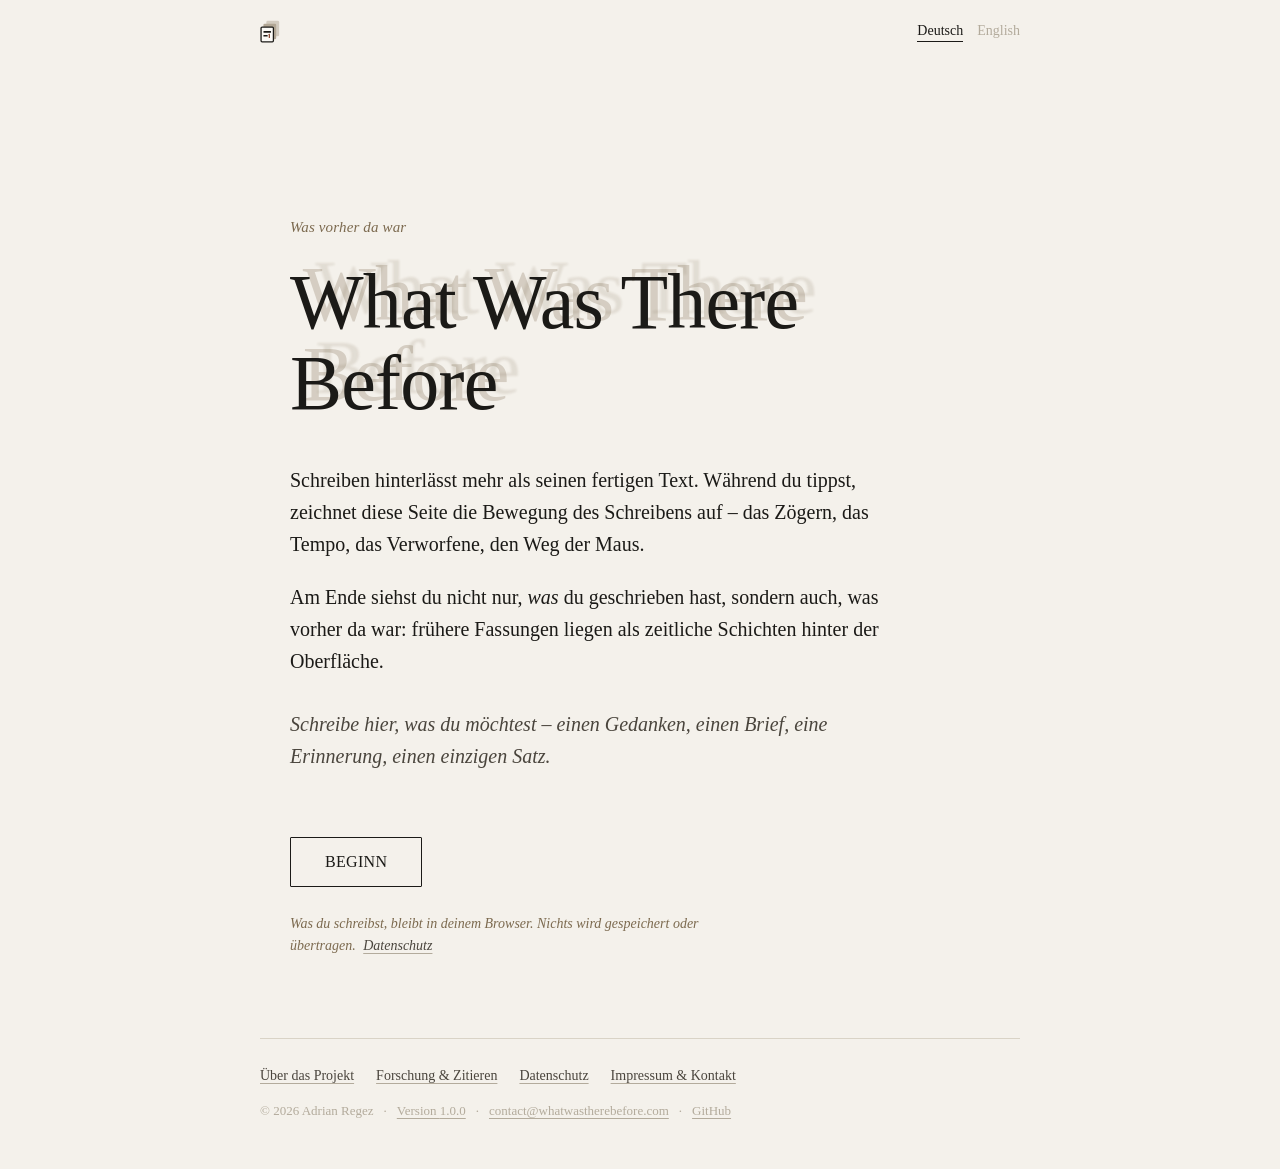
==== index.html @ 45470560 "Add files via upload" ====
<!DOCTYPE html>
<html lang="de">
<head>
  <meta charset="UTF-8" />
  <meta name="viewport" content="width=device-width, initial-scale=1.0" />
  <script>/* Sprache vor dem ersten Zeichnen setzen (verhindert Aufflackern) und
     kanonische Adresse je Sprache angeben (Deutsch und Englisch werden getrennt indexiert) */
    (function () {
      var en = /[?&]lang=en(&|$)/.test(location.search);
      if (en) document.documentElement.lang = "en";
      var l = document.createElement("link");
      l.rel = "canonical"; l.href = "https://whatwastherebefore.com/" + (en ? "?lang=en" : "");
      document.head.appendChild(l);
    })();</script>
  <title>What Was There Before – Was vorher da war</title>
  <meta name="description" content="Ein interaktives Kunstwerk, das den Schreibprozess als Palimpsest sichtbar macht: Tempo, Pausen, Streichungen, Ergänzungen und die Spur der Maus." />
  <meta name="author" content="Adrian Regez" />
  <meta name="robots" content="index, follow, max-image-preview:large" />
  <link rel="alternate" hreflang="de" href="https://whatwastherebefore.com/" />
  <link rel="alternate" hreflang="en" href="https://whatwastherebefore.com/?lang=en" />
  <link rel="alternate" hreflang="x-default" href="https://whatwastherebefore.com/" />

  <meta property="og:type" content="website" />
  <meta property="og:site_name" content="What Was There Before" />
  <meta property="og:title" content="What Was There Before – Was vorher da war" />
  <meta property="og:description" content="Ein interaktives Kunstwerk, das den Schreibprozess als Palimpsest sichtbar macht: Tempo, Pausen, Streichungen, Ergänzungen und die Spur der Maus." />
  <meta property="og:url" content="https://whatwastherebefore.com/" />
  <meta property="og:image" content="https://whatwastherebefore.com/og-image.png" />
  <meta property="og:image:width" content="1200" />
  <meta property="og:image:height" content="630" />
  <meta property="og:image:alt" content="What Was There Before – ein Palimpsest des Schreibens" />
  <meta property="og:locale" content="de_CH" />
  <meta property="og:locale:alternate" content="en_GB" />
  <meta name="twitter:card" content="summary_large_image" />

  <link rel="icon" href="favicon.svg" type="image/svg+xml" />
  <link rel="icon" href="favicon.ico" sizes="32x32" />
  <link rel="apple-touch-icon" href="apple-touch-icon.png" />
  <meta name="theme-color" content="#f4f1eb" />
  <link rel="stylesheet" href="style.css" />
</head>
<body data-page="home" data-stage="intro">

  <header class="site-head">
    <a class="brand" href="./" data-internal="./" data-i18n-aria="homeLabel" aria-label="What Was There Before – zum Werk">
      <svg class="brand-mark" viewBox="9 6 47 54" aria-hidden="true" focusable="false"><rect x="24" y="8" width="30" height="36" rx="3" fill="#d2cbbf"/><rect x="17" y="15" width="30" height="36" rx="3" fill="#b2a795"/><rect x="11.5" y="22.5" width="29" height="35" rx="2.5" fill="#fbfaf6" stroke="#1b1a17" stroke-width="3"/><rect x="17" y="32" width="18" height="4" rx="1" fill="#1b1a17"/><rect x="17" y="41" width="10" height="4" rx="1" fill="#1b1a17"/><rect x="29.5" y="38.5" width="3" height="10" rx="1" fill="#8f4a33"/></svg>
    </a>
    <div class="lang-switch" role="group" data-i18n-aria="langLabel" aria-label="Sprache">
      <button type="button" data-set-lang="de" lang="de" aria-pressed="true">Deutsch</button>
      <button type="button" data-set-lang="en" lang="en" aria-pressed="false">English</button>
    </div>
  </header>

  <main>

    <!-- ============ INTRO ============ -->
    <section id="intro">
      <p class="kicker">
        <span data-lang="de">Was vorher da war</span><span data-lang="en">A palimpsest of writing</span>
      </p>

      <h1 class="title" data-text="What Was There Before" lang="en">What Was There Before</h1>

      <div class="intro-copy">
        <div data-lang="de">
          <p>
            Schreiben hinterlässt mehr als seinen fertigen Text. Während du tippst,
            zeichnet diese Seite die Bewegung des Schreibens auf &ndash; das Zögern,
            das Tempo, das Verworfene, den Weg der Maus.
          </p>
          <p>
            Am Ende siehst du nicht nur, <em>was</em> du geschrieben hast, sondern auch,
            was vorher da war: frühere Fassungen liegen als zeitliche Schichten hinter
            der Oberfläche.
          </p>
          <p class="prompt">
            Schreibe hier, was du möchtest &ndash; einen Gedanken, einen Brief, eine
            Erinnerung, einen einzigen Satz.
          </p>
        </div>
        <div data-lang="en">
          <p>
            Writing leaves behind more than its finished text. While you type, this
            page records the movement of writing &ndash; the hesitation, the tempo,
            what you discard, the path of the mouse.
          </p>
          <p>
            In the end you see not only <em>what</em> you wrote, but also what was
            there before: earlier versions lie as layers of time behind the surface.
          </p>
          <p class="prompt">
            Write whatever you like &ndash; a thought, a letter, a memory, a single
            sentence.
          </p>
        </div>
      </div>

      <button id="startButton" class="btn btn-primary">
        <span data-lang="de">BEGINN</span><span data-lang="en">BEGIN</span>
      </button>

      <p class="privacy-note">
        <span data-lang="de">Was du schreibst, bleibt in deinem Browser. Nichts wird gespeichert oder übertragen.</span>
        <span data-lang="en">What you write stays in your browser. Nothing is stored or sent anywhere.</span>
        <a href="privacy.html" data-internal="privacy.html"><span data-lang="de">Datenschutz</span><span data-lang="en">Privacy</span></a>
      </p>
    </section>


    <!-- ============ SCHREIBEN ============ -->
    <section id="writingSection" class="hidden">
      <p class="write-hint">
        <span data-lang="de">Schreib einfach los. Kein Timer, kein Ziel.</span>
        <span data-lang="en">Just start writing. No timer, no goal.</span>
      </p>

      <textarea
        id="editor"
        spellcheck="false"
        autocomplete="off"
        autocorrect="off"
        autocapitalize="off"
        data-i18n-placeholder="placeholder"
        placeholder="Beginne zu schreiben …"></textarea>

      <div class="write-actions">
        <button id="finishButton" class="btn btn-primary">
          <span data-lang="de">FERTIG</span><span data-lang="en">DONE</span>
        </button>
      </div>
    </section>


    <!-- ============ ERGEBNIS ============ -->
    <section id="resultSection" class="hidden">

      <h2 class="section-head">
        <span data-lang="de">Der fertige Text</span><span data-lang="en">The finished text</span>
      </h2>
      <div id="finalText" class="sheet"></div>

      <h2 class="section-head section-head--spaced">
        <span data-lang="de">Die Spur des Schreibens</span><span data-lang="en">The trace of writing</span>
      </h2>
      <p class="caption">
        <span data-lang="de">Der fertige Text ist die Oberfläche. Die verworfenen Fassungen bilden seine zeitliche Tiefe.</span>
        <span data-lang="en">The finished text is the surface. The discarded versions form its temporal depth.</span>
      </p>

      <div class="viewmode" role="tablist" data-i18n-aria="viewmodeLabel" aria-label="Ansicht">
        <button id="modeFlat" class="mode-btn is-active" type="button">
          <span data-lang="de">Komposition</span><span data-lang="en">Composition</span>
        </button>
        <button id="modeSpace" class="mode-btn" type="button">
          <span data-lang="de">Raum erkunden</span><span data-lang="en">Explore the space</span>
        </button>
      </div>

      <div id="visualization" class="viz"></div>

      <div class="controls">
        <div class="control">
          <label for="depthRange"><span data-lang="de">Tiefe</span><span data-lang="en">Depth</span></label>
          <input type="range" id="depthRange" min="0.3" max="1.8" step="0.05" value="1" />
        </div>
        <div class="control">
          <label for="fadeRange"><span data-lang="de">Verblassen</span><span data-lang="en">Fading</span></label>
          <input type="range" id="fadeRange" min="0" max="100" step="1" value="40" />
        </div>
        <label class="check">
          <input type="checkbox" id="showDeleted" checked />
          <span data-lang="de">Verworfene Ebenen</span><span data-lang="en">Discarded layers</span>
        </label>
        <label class="check">
          <input type="checkbox" id="showLegend" checked />
          <span data-lang="de">Achsen · Legende</span><span data-lang="en">Axes · legend</span>
        </label>
        <label class="check">
          <input type="checkbox" id="showMouse" checked />
          <span data-lang="de">Mausspur</span><span data-lang="en">Mouse trail</span>
        </label>
      </div>

      <div class="export" id="exportRow">
        <span class="export-label"><span data-lang="de">Exportieren</span><span data-lang="en">Export</span></span>
        <button id="exportPng" class="btn">PNG</button>
        <button id="exportJpg" class="btn">JPG</button>
        <button id="exportSvg" class="btn">SVG</button>
      </div>

      <div id="controls3d" class="controls3d hidden">
        <div class="views">
          <span class="views-label"><span data-lang="de">Blickwinkel</span><span data-lang="en">Viewpoint</span></span>
          <button class="btn view-btn" type="button" data-view="front"><span data-lang="de">Vorne</span><span data-lang="en">Front</span></button>
          <button class="btn view-btn" type="button" data-view="iso"><span data-lang="de">Schräg</span><span data-lang="en">Oblique</span></button>
          <button class="btn view-btn" type="button" data-view="side"><span data-lang="de">Seite</span><span data-lang="en">Side</span></button>
          <button class="btn view-btn" type="button" data-view="top"><span data-lang="de">Oben</span><span data-lang="en">Top</span></button>
          <button class="btn view-btn" type="button" data-view="reset"><span data-lang="de">Zurücksetzen</span><span data-lang="en">Reset</span></button>
        </div>
        <p class="nav-hint">
          <span data-lang="de">Ziehen: drehen &middot; Mausrad/Pinch: zoomen &middot;
          Umschalt&#8202;+&#8202;Ziehen (oder zwei Finger): verschieben &middot;
          Doppelklick: zurücksetzen</span>
          <span data-lang="en">Drag: rotate &middot; scroll wheel/pinch: zoom &middot;
          Shift&#8202;+&#8202;drag (or two fingers): pan &middot;
          double-click: reset</span>
        </p>
        <div class="snapshot">
          <span class="snapshot-label"><span data-lang="de">Aus dieser Ansicht sichern</span><span data-lang="en">Save this view</span></span>
          <button id="snapSvg" class="btn">SVG</button>
          <button id="snapPng" class="btn">PNG</button>
          <button id="snapJpg" class="btn">JPG</button>
        </div>
      </div>

      <p class="export-note">
        <span data-lang="de">Exportiere dein Bild, bevor du neu startest oder die Seite schliesst &ndash; danach ist alles gelöscht.</span>
        <span data-lang="en">Export your image before you start over or close the page &ndash; afterwards everything is gone.</span>
      </p>

      <div class="restart">
        <button id="restartButton" class="btn btn-quiet">
          <span data-lang="de">NEU STARTEN</span><span data-lang="en">START OVER</span>
        </button>
      </div>

    </section>

  </main>

  <footer class="site-foot">
    <nav class="foot-nav" data-i18n-aria="footNavLabel" aria-label="Weitere Seiten">
      <a href="about.html" data-internal="about.html"><span data-lang="de">Über das Projekt</span><span data-lang="en">About the project</span></a>
      <a href="research.html" data-internal="research.html"><span data-lang="de">Forschung &amp; Zitieren</span><span data-lang="en">Research &amp; citation</span></a>
      <a href="privacy.html" data-internal="privacy.html"><span data-lang="de">Datenschutz</span><span data-lang="en">Privacy</span></a>
      <a href="legal.html" data-internal="legal.html"><span data-lang="de">Impressum &amp; Kontakt</span><span data-lang="en">Legal notice &amp; contact</span></a>
    </nav>
    <p class="foot-meta">
      <span>&copy; <span data-site="year">2026</span> <span data-site="author">Adrian Regez</span></span>
      <span><a href="research.html#versionen" data-internal="research.html#versionen">Version <span data-site="version">1.0.0</span></a></span>
      <span><a href="mailto:contact@whatwastherebefore.com" data-mail>contact@whatwastherebefore.com</a></span>
      <span data-when="repo" hidden><a href="#" data-site-href="repo" rel="noopener">GitHub</a></span>
      <span data-when="doi" hidden><a href="#" data-site-href="doi" rel="noopener">DOI <span data-site="doi"></span></a></span>
    </p>
  </footer>

  <script src="site.js"></script>
  <script src="script.js"></script>
</body>
</html>
---- style.css ----
/* ============================================================
   What Was There Before
   Gestaltung: Tinte auf Papier. Die Seite ist ruhig; nur der
   Titel und das Werk selbst tragen die Idee der Schichtung.
   ============================================================ */

:root {
  --paper:      #f4f1eb;   /* gealtertes Archivpapier (Werkfläche) */
  --sheet:      #fbfaf6;   /* frisches Blatt (Schreiben, Endtext)  */
  --ink:        #1b1a17;   /* warme, dunkle Tinte                  */
  --ink-soft:   #4a453d;   /* Nebentext                            */
  --sepia:      #7c6a4f;   /* Alterung der Vergangenheit           */
  --faint:      #b3ab9c;   /* Hilfslinien, Legende                 */
  --hairline:   #d9d3c6;   /* feine Ränder                         */
  --measure:    700px;     /* Textbreite – identisch zum Layout    */
}

* { box-sizing: border-box; }

html { -webkit-text-size-adjust: 100%; }

body {
  margin: 0;
  background: var(--paper);
  color: var(--ink);
  font-family: Georgia, "Times New Roman", serif;
  line-height: 1.62;
  -webkit-font-smoothing: antialiased;
  text-rendering: optimizeLegibility;
}

main {
  max-width: calc(var(--measure) + 120px);
  margin: 0 auto;
  padding: 64px 30px 120px;
}

.hidden { display: none; }

em { font-style: italic; }


/* ---------------- Intro / Hero ---------------- */

#intro {
  max-width: var(--measure);
  margin: 12vh auto 0;
}

.kicker {
  font-size: 15px;
  font-style: italic;
  color: var(--sepia);
  margin: 0 0 22px;
  letter-spacing: 0.01em;
}

/* Der Titel selbst ist ein kleines Palimpsest: zwei blasse,
   nach hinten-oben versetzte Geister-Fassungen liegen dahinter. */
.title {
  position: relative;
  z-index: 0;
  margin: 0 0 40px;
  font-size: clamp(44px, 8vw, 78px);
  font-weight: 400;
  line-height: 1.04;
  letter-spacing: -0.01em;
  color: var(--ink);
  isolation: isolate;
}
.title::before,
.title::after {
  content: attr(data-text);
  position: absolute;
  left: 0;
  top: 0;
  z-index: -1;
  color: var(--sepia);
  pointer-events: none;
}
.title::before {          /* tiefste Schicht: am weitesten weg, am blassesten */
  transform: translate(20px, -15px) scale(0.985);
  opacity: 0.15;
  filter: blur(1.1px);
  animation: ghostDeep 1000ms cubic-bezier(.2,.7,.2,1) both;
}
.title::after {           /* nähere Schicht */
  transform: translate(10px, -8px) scale(0.992);
  opacity: 0.26;
  filter: blur(0.5px);
  animation: ghostNear 1000ms cubic-bezier(.2,.7,.2,1) both;
}
@keyframes ghostDeep {
  from { transform: translate(0,0) scale(1); opacity: 0; }
  to   { transform: translate(20px,-15px) scale(0.985); opacity: 0.15; }
}
@keyframes ghostNear {
  from { transform: translate(0,0) scale(1); opacity: 0; }
  to   { transform: translate(10px,-8px) scale(0.992); opacity: 0.26; }
}

.intro-copy p {
  font-size: 20px;
  color: var(--ink);
  margin: 0 0 20px;
  max-width: 62ch;
}
.intro-copy .prompt {
  color: var(--ink-soft);
  font-style: italic;
  margin-top: 30px;
}


/* ---------------- Buttons ---------------- */

.btn {
  font-family: inherit;
  font-size: 15px;
  letter-spacing: 0.02em;
  padding: 13px 26px;
  border: 1px solid var(--ink);
  background: transparent;
  color: var(--ink);
  cursor: pointer;
  border-radius: 1px;
  transition: background 160ms ease, color 160ms ease, border-color 160ms ease;
}
.btn:hover { background: var(--ink); color: var(--sheet); }
.btn:focus-visible { outline: 2px solid var(--sepia); outline-offset: 3px; }

.btn-primary { margin-top: 44px; padding: 15px 34px; font-size: 16px; }

.btn-quiet {
  border-color: var(--hairline);
  color: var(--ink-soft);
}
.btn-quiet:hover { background: var(--ink-soft); color: var(--sheet); border-color: var(--ink-soft); }


/* ---------------- Schreiben ---------------- */

#writingSection { max-width: calc(var(--measure) + 60px); margin: 4vh auto 0; }

.write-hint {
  font-size: 15px;
  font-style: italic;
  color: var(--ink-soft);
  margin: 0 0 18px 2px;
}

#editor {
  display: block;
  width: 100%;
  min-height: 58vh;
  padding: 40px 42px;
  border: 1px solid var(--hairline);
  border-radius: 2px;
  background: var(--sheet);
  color: var(--ink);
  font-family: Georgia, "Times New Roman", serif;
  font-size: 26px;
  line-height: 1.62;
  resize: vertical;
  outline: none;
  box-shadow: 0 1px 0 rgba(0,0,0,0.02), 0 18px 40px -34px rgba(0,0,0,0.4);
}
#editor::placeholder { color: #bcb6a8; font-style: italic; }
#editor:focus { border-color: var(--sepia); }

.write-actions { margin-top: 28px; }


/* ---------------- Ergebnis ---------------- */

#resultSection { max-width: calc(var(--measure) + 60px); margin: 0 auto; }

.section-head {
  font-size: 26px;
  font-weight: 400;
  margin: 0 0 22px;
  letter-spacing: -0.005em;
}
.section-head--spaced { margin-top: 92px; }

.caption {
  font-size: 16px;
  font-style: italic;
  color: var(--sepia);
  margin: 0 0 26px;
  max-width: 60ch;
}

.sheet {
  background: var(--sheet);
  border: 1px solid var(--hairline);
  border-radius: 2px;
  padding: 40px 42px;
  font-size: 26px;
  line-height: 1.62;
  white-space: pre-wrap;
  overflow-wrap: break-word;
  box-shadow: 0 18px 40px -36px rgba(0,0,0,0.4);
}
.sheet:empty::after {
  content: "—";
  color: var(--faint);
}

/* Die Werkfläche: gealtertes Papier, in das die Zeit eingeschrieben ist. */
.viz {
  background: var(--paper);
  border: 1px solid var(--hairline);
  border-radius: 2px;
  padding: 8px;
  overflow: auto;
  box-shadow: inset 0 0 0 1px rgba(124,106,79,0.05), 0 22px 50px -40px rgba(0,0,0,0.45);
}
.viz svg {
  display: block;
  width: 100%;
  height: auto;
  animation: vizIn 700ms ease both;
}
@keyframes vizIn { from { opacity: 0; } to { opacity: 1; } }


/* ---------------- Steuerung ---------------- */

.controls {
  display: flex;
  flex-wrap: wrap;
  align-items: center;
  gap: 26px;
  margin: 26px 2px 0;
  padding-top: 22px;
  border-top: 1px solid var(--hairline);
}
.control { display: flex; align-items: center; gap: 12px; }
.control label,
.check span {
  font-size: 14px;
  color: var(--ink-soft);
}

input[type="range"] {
  -webkit-appearance: none;
  appearance: none;
  width: 150px;
  height: 2px;
  background: var(--hairline);
  border-radius: 2px;
  cursor: pointer;
}
input[type="range"]::-webkit-slider-thumb {
  -webkit-appearance: none;
  appearance: none;
  width: 15px; height: 15px;
  border-radius: 50%;
  background: var(--paper);
  border: 1.5px solid var(--ink);
}
input[type="range"]::-moz-range-thumb {
  width: 15px; height: 15px;
  border-radius: 50%;
  background: var(--paper);
  border: 1.5px solid var(--ink);
}

.check { display: inline-flex; align-items: center; gap: 9px; cursor: pointer; }
.check input { width: 15px; height: 15px; accent-color: var(--ink); }


/* ---------------- Export ---------------- */

.export {
  display: flex;
  align-items: center;
  gap: 12px;
  margin-top: 34px;
}
.export-label {
  font-size: 14px;
  font-style: italic;
  color: var(--ink-soft);
  margin-right: 6px;
}
.export .btn { padding: 10px 20px; font-size: 14px; }

.restart { margin-top: 56px; }
.restart .btn { padding: 11px 22px; font-size: 14px; }


/* ---------------- Ansichts-Umschalter (flach / Raum) ---------------- */

.viewmode {
  display: inline-flex;
  margin: 0 0 14px;
  border: 1px solid var(--hairline);
  border-radius: 3px;
  overflow: hidden;
}
.mode-btn {
  font-family: inherit;
  font-size: 14px;
  letter-spacing: 0.01em;
  padding: 9px 18px;
  border: none;
  background: transparent;
  color: var(--ink-soft);
  cursor: pointer;
  transition: background 160ms ease, color 160ms ease;
}
.mode-btn + .mode-btn { border-left: 1px solid var(--hairline); }
.mode-btn:hover { color: var(--ink); }
.mode-btn.is-active { background: var(--ink); color: var(--sheet); }
.mode-btn:focus-visible { outline: 2px solid var(--sepia); outline-offset: -2px; }

/* Die Werkfläche im Raum-Modus: Ziehfläche, keine Einblend-Animation
   (die würde bei jeder Kamerabewegung neu flackern). */
.viz--space {
  cursor: grab;
  touch-action: none;           /* Touch-Gesten steuern die Kamera, nicht die Seite */
}
.viz--space:active { cursor: grabbing; }
.viz--space svg { animation: none; }


/* ---------------- 3D-Bedienpanel ---------------- */

.controls3d { margin-top: 26px; }

.views {
  display: flex;
  flex-wrap: wrap;
  align-items: center;
  gap: 10px;
}
.views-label {
  font-size: 14px;
  font-style: italic;
  color: var(--ink-soft);
  margin-right: 4px;
}
.view-btn { padding: 8px 16px; font-size: 13px; }

.nav-hint {
  font-size: 12.5px;
  font-style: italic;
  color: var(--faint);
  margin: 14px 2px 0;
  line-height: 1.5;
}

.snapshot {
  display: flex;
  flex-wrap: wrap;
  align-items: center;
  gap: 12px;
  margin-top: 20px;
  padding-top: 20px;
  border-top: 1px solid var(--hairline);
}
.snapshot-label {
  font-size: 14px;
  font-style: italic;
  color: var(--ink-soft);
  margin-right: 6px;
}
.snapshot .btn { padding: 10px 20px; font-size: 14px; }


/* ---------------- Klein / mobil ---------------- */

@media (max-width: 620px) {
  main { padding: 40px 20px 90px; }
  #intro { margin-top: 8vh; }
  .intro-copy p { font-size: 18px; }
  #editor { padding: 26px 22px; font-size: 22px; }
  .sheet { padding: 26px 22px; font-size: 22px; }
  .section-head--spaced { margin-top: 64px; }
  .controls { gap: 18px; }
  input[type="range"] { width: 120px; }
}

@media (prefers-reduced-motion: reduce) {
  .title::before { animation: none; }
  .title::after  { animation: none; }
  .viz svg { animation: none; }
}


/* ============================================================
   Mehrsprachigkeit, Kopf- und Fusszeile, Infoseite
   ============================================================ */

/* Nur die aktive Sprache zeigen (Standard: Deutsch) */
html[lang="de"] [data-lang="en"],
html[lang="en"] [data-lang="de"] { display: none !important; }

[hidden] { display: none !important; }

a { color: inherit; text-decoration-color: var(--faint); text-underline-offset: 3px; text-decoration-thickness: 1px; }
a:hover { text-decoration-color: var(--ink); }
a:focus-visible,
.lang-switch button:focus-visible { outline: 2px solid var(--sepia); outline-offset: 3px; border-radius: 1px; }


/* ---------------- Kopfzeile ---------------- */

.site-head {
  display: flex;
  flex-wrap: wrap;
  align-items: center;
  gap: 10px 26px;
  width: calc(100% - 60px);
  max-width: calc(var(--measure) + 60px);
  margin: 0 auto;
  padding: 20px 0 0;
  font-size: 14px;
  color: var(--ink-soft);
}

/* Bildmarke: drei versetzte Blätter – das Palimpsest im Kleinen */
.brand {
  display: inline-flex;
  align-items: center;
  gap: 10px;
  text-decoration: none;
  color: var(--ink);
}
.brand-mark { display: block; width: 20px; height: 23px; flex: none; }
.brand-name { font-size: 15px; letter-spacing: 0.005em; }
.brand:hover .brand-name { text-decoration: underline; text-decoration-color: var(--faint); }

.site-nav {
  display: flex;
  flex-wrap: wrap;
  gap: 6px 22px;
  margin-left: auto;
}
.site-nav a { font-style: italic; text-decoration: none; padding: 2px 0; border-bottom: 1px solid transparent; }
.site-nav a:hover { color: var(--ink); border-bottom-color: var(--faint); }
.site-nav a[aria-current="page"] { color: var(--ink); border-bottom-color: var(--ink); }

.lang-switch { display: inline-flex; gap: 14px; margin-left: auto; }
.lang-switch button {
  font-family: inherit;
  font-size: 14px;
  padding: 2px 0;
  border: none;
  border-bottom: 1px solid transparent;
  background: none;
  color: var(--faint);
  cursor: pointer;
}
.lang-switch button:hover { color: var(--ink-soft); }
.lang-switch button.is-active { color: var(--ink); border-bottom-color: var(--ink); }

/* Beim Schreiben tritt alles zurück, was ablenken oder wegführen könnte */
body[data-stage="writing"] .brand,
body[data-stage="writing"] .site-nav { visibility: hidden; }
body[data-stage="writing"] .site-foot { display: none; }


/* ---------------- Hinweise im Werk ---------------- */

.privacy-note {
  margin: 26px 0 0;
  font-size: 14px;
  font-style: italic;
  color: var(--sepia);
  max-width: 62ch;
}
.privacy-note a { margin-left: 4px; color: var(--ink-soft); }

.export-note {
  margin: 22px 2px 0;
  font-size: 13px;
  font-style: italic;
  color: var(--faint);
}


/* ---------------- Fusszeile ---------------- */

.site-foot {
  width: calc(100% - 60px);
  max-width: calc(var(--measure) + 60px);
  margin: 0 auto;
  padding: 26px 0 48px;
  border-top: 1px solid var(--hairline);
  font-size: 14px;
  color: var(--ink-soft);
}
.foot-nav { display: flex; flex-wrap: wrap; gap: 8px 22px; margin-bottom: 12px; }
.foot-meta { display: flex; flex-wrap: wrap; gap: 4px 0; margin: 0; color: var(--faint); font-size: 13px; }
.foot-meta a { color: var(--faint); }
.foot-meta a:hover { color: var(--ink-soft); }
.foot-meta > span:not([hidden]) ~ span:not([hidden])::before { content: "\00b7"; margin: 0 10px; }

main + .site-foot { margin-top: -40px; }


/* ---------------- Infoseite ---------------- */

.page-info main { padding-top: 40px; }
.page-info .doc { margin: 0 auto 0 0; }
.page-info .site-foot { margin-top: 0; }

.doc { max-width: 66ch; }

.doc-title {
  font-size: clamp(34px, 5.5vw, 48px);
  font-weight: 400;
  line-height: 1.1;
  letter-spacing: -0.01em;
  margin: 4vh 0 10px;
}
.doc-sub {
  font-size: 18px;
  font-style: italic;
  color: var(--sepia);
  margin: 0 0 40px;
}

.toc {
  display: flex;
  flex-wrap: wrap;
  gap: 6px 20px;
  margin: 0 0 56px;
  padding: 16px 0;
  border-top: 1px solid var(--hairline);
  border-bottom: 1px solid var(--hairline);
  font-size: 15px;
}

.doc section { margin: 0 0 64px; scroll-margin-top: 24px; }
.doc h2 {
  font-size: 26px;
  font-weight: 400;
  letter-spacing: -0.005em;
  margin: 0 0 18px;
}
.doc h3 {
  font-size: 19px;
  font-weight: 400;
  font-style: italic;
  margin: 30px 0 10px;
}
.doc p, .doc li { font-size: 18px; line-height: 1.66; }
.doc p { margin: 0 0 16px; }
.doc ul, .doc ol { margin: 0 0 18px; padding-left: 1.3em; }
.doc li { margin: 0 0 8px; }
.doc li::marker { color: var(--sepia); }
.doc .small { font-size: 15px; color: var(--ink-soft); }

.related li { margin-bottom: 12px; }
.related .who { font-style: italic; }
.related .who i { font-style: normal; }

/* Literaturverzeichnis: hängender Einzug wie im Manuskript (APA) */
.refs { list-style: none; padding-left: 0; }
.doc .refs li {
  font-size: 15.5px;
  line-height: 1.55;
  padding-left: 2em;
  text-indent: -2em;
  margin: 0 0 10px;
  overflow-wrap: anywhere;
}
.refs a { color: var(--ink-soft); }

.cite-block {
  position: relative;
  margin: 0 0 18px;
  padding: 18px 20px;
  background: var(--sheet);
  border: 1px solid var(--hairline);
  border-radius: 2px;
}
.cite-block pre,
.cite-block .cite-text {
  margin: 0 0 12px;
  white-space: pre-wrap;
  overflow-wrap: anywhere;
  font-family: inherit;
  font-size: 16px;
  line-height: 1.55;
}
.cite-block pre { font-family: "Courier New", Courier, monospace; font-size: 13.5px; }
.cite-block .btn { padding: 7px 16px; font-size: 13px; }

.empty-state {
  font-style: italic;
  color: var(--sepia);
  padding: 14px 0;
  border-top: 1px dashed var(--hairline);
  border-bottom: 1px dashed var(--hairline);
}

.facts { margin: 0 0 18px; }
.facts dt { font-size: 15px; font-style: italic; color: var(--ink-soft); margin-top: 12px; }
.facts dd { margin: 2px 0 0; font-size: 18px; }

@media (max-width: 620px) {
  .site-head { width: calc(100% - 40px); padding-top: 16px; gap: 10px 18px; }
  .site-nav { order: 3; width: 100%; margin-left: 0; gap: 4px 18px; }
  .lang-switch { margin-left: auto; }
  .site-foot { width: calc(100% - 40px); padding: 22px 0 40px; }
  .doc p, .doc li { font-size: 17px; }
}

@media print {
  .site-head, .site-foot, .toc, .cite-block .btn { display: none; }
}
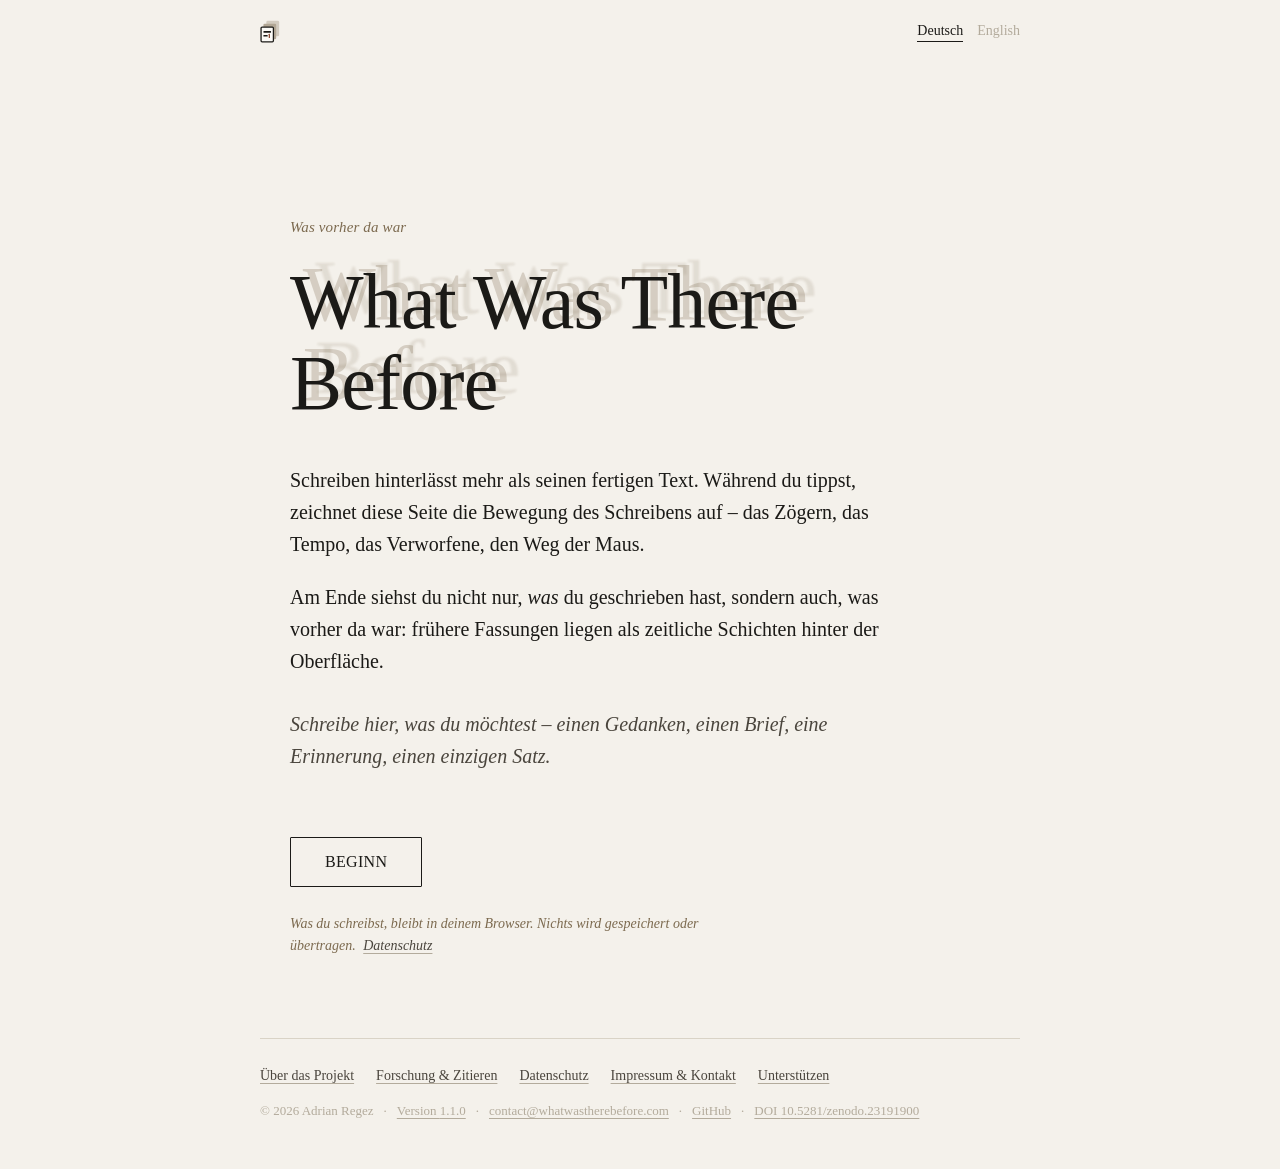
==== commit ed4a7b09: "Version 1.1.0: Zoom zum Zeiger, zeitliche Tiefe, Seite «Unterstützen», externe Links in neuem Tab" ====
--- a/index.html
+++ b/index.html
@@ -161,7 +161,7 @@
       <div class="controls">
         <div class="control">
           <label for="depthRange"><span data-lang="de">Tiefe</span><span data-lang="en">Depth</span></label>
-          <input type="range" id="depthRange" min="0.3" max="1.8" step="0.05" value="1" />
+          <input type="range" id="depthRange" min="0.3" max="2.5" step="0.05" value="1" />
         </div>
         <div class="control">
           <label for="fadeRange"><span data-lang="de">Verblassen</span><span data-lang="en">Fading</span></label>
@@ -234,13 +234,14 @@
       <a href="research.html" data-internal="research.html"><span data-lang="de">Forschung &amp; Zitieren</span><span data-lang="en">Research &amp; citation</span></a>
       <a href="privacy.html" data-internal="privacy.html"><span data-lang="de">Datenschutz</span><span data-lang="en">Privacy</span></a>
       <a href="legal.html" data-internal="legal.html"><span data-lang="de">Impressum &amp; Kontakt</span><span data-lang="en">Legal notice &amp; contact</span></a>
+      <a href="support.html" data-internal="support.html" data-when="sponsors"><span data-lang="de">Unterstützen</span><span data-lang="en">Support</span></a>
     </nav>
     <p class="foot-meta">
       <span>&copy; <span data-site="year">2026</span> <span data-site="author">Adrian Regez</span></span>
       <span><a href="research.html#versionen" data-internal="research.html#versionen">Version <span data-site="version">1.0.0</span></a></span>
       <span><a href="mailto:contact@whatwastherebefore.com" data-mail>contact@whatwastherebefore.com</a></span>
-      <span data-when="repo" hidden><a href="#" data-site-href="repo" rel="noopener">GitHub</a></span>
-      <span data-when="doi" hidden><a href="#" data-site-href="doi" rel="noopener">DOI <span data-site="doi"></span></a></span>
+      <span data-when="repo" hidden><a href="#" data-site-href="repo" target="_blank" rel="noopener noreferrer">GitHub</a></span>
+      <span data-when="doi" hidden><a href="#" data-site-href="doi" target="_blank" rel="noopener noreferrer">DOI <span data-site="doi"></span></a></span>
     </p>
   </footer>
 
--- a/style.css
+++ b/style.css
@@ -591,6 +591,15 @@
 .cite-block pre { font-family: "Courier New", Courier, monospace; font-size: 13.5px; }
 .cite-block .btn { padding: 7px 16px; font-size: 13px; }
 
+/* Unterstützen: ruhiger Link im Stil der Werk-Buttons */
+.btn-support {
+  display: inline-block;
+  margin: 10px 0 8px;
+  text-decoration: none;
+  font-size: 15px;
+}
+.btn-support:hover { color: var(--sheet); }
+
 .empty-state {
   font-style: italic;
   color: var(--sepia);
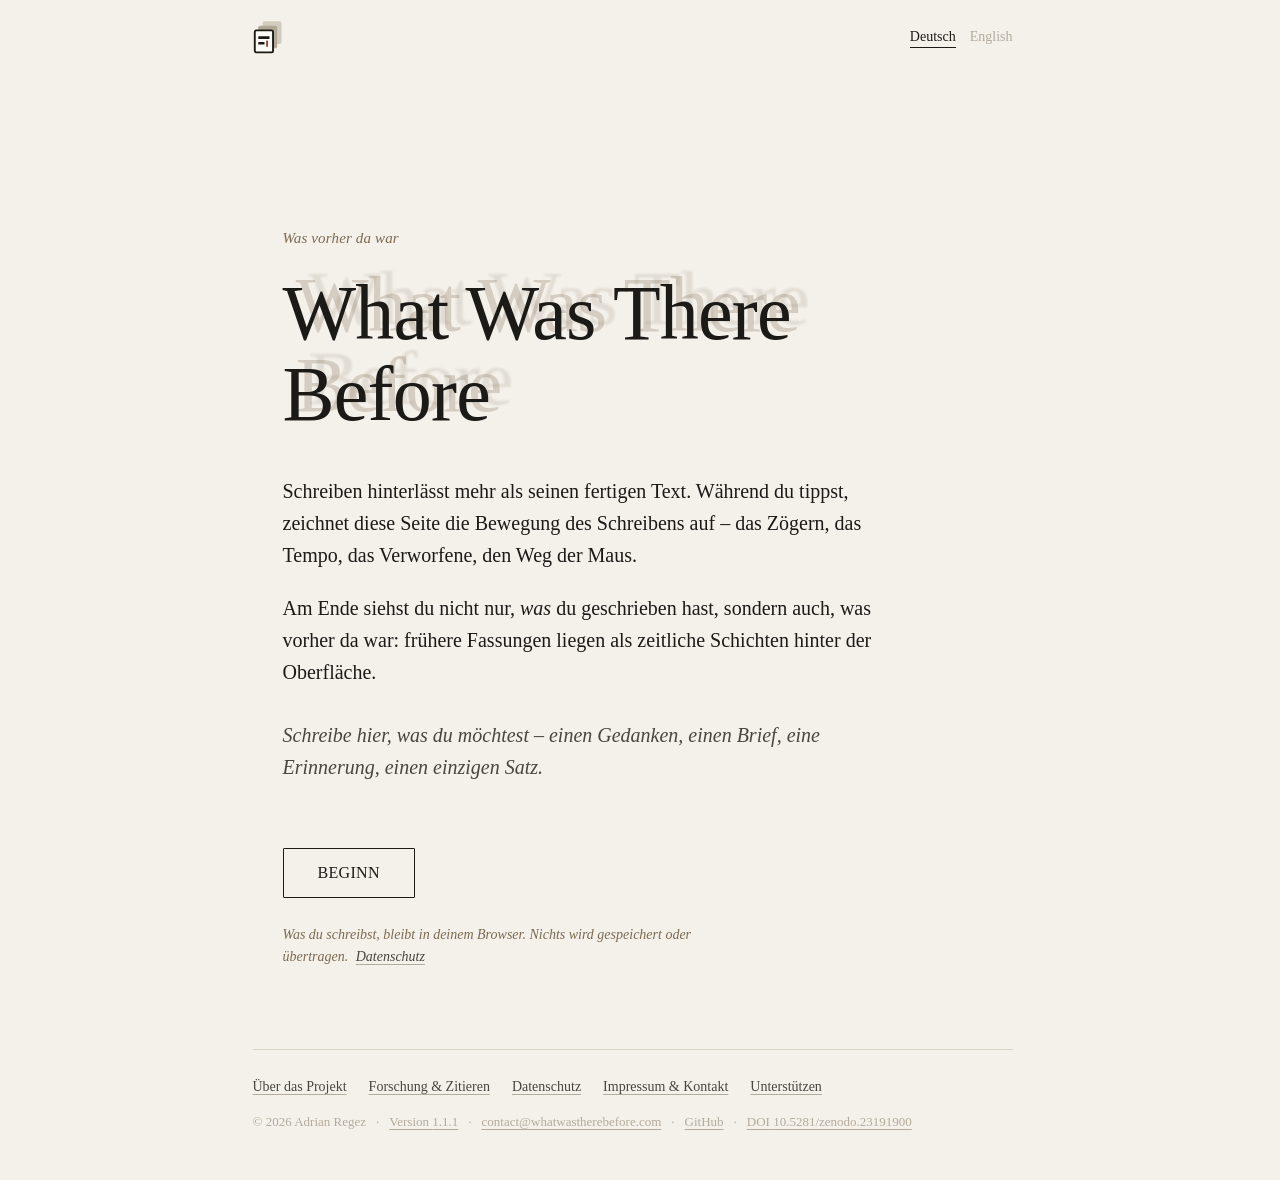
==== commit fd1ef00e: "Version 1.1.1: Lizenzangaben, Logo, Titel-Animation" ====
--- a/index.html
+++ b/index.html
@@ -1,4 +1,7 @@
 <!DOCTYPE html>
+<!-- SPDX-FileCopyrightText: 2026 Adrian Regez -->
+<!-- SPDX-License-Identifier: MIT AND CC-BY-4.0 -->
+<!-- Code: MIT. Seitentexte und eingebettetes Logo: CC BY 4.0. Siehe LICENSE.txt. -->
 <html lang="de">
 <head>
   <meta charset="UTF-8" />
--- a/style.css
+++ b/style.css
@@ -1,3 +1,6 @@
+/* SPDX-FileCopyrightText: 2026 Adrian Regez */
+/* SPDX-License-Identifier: MIT */
+
 /* ============================================================
    What Was There Before
    Gestaltung: Tinte auf Papier. Die Seite ist ruhig; nur der
@@ -17,7 +20,12 @@
 
 * { box-sizing: border-box; }
 
-html { -webkit-text-size-adjust: 100%; }
+html {
+  -webkit-text-size-adjust: 100%;
+  /* Platz für den Rollbalken immer freihalten: sonst springt das Layout seitlich,
+     wenn eine Seite (oder eine Sprachfassung) mal kürzer, mal länger als das Fenster ist */
+  scrollbar-gutter: stable;
+}
 
 body {
   margin: 0;
@@ -82,13 +90,15 @@
   transform: translate(20px, -15px) scale(0.985);
   opacity: 0.15;
   filter: blur(1.1px);
-  animation: ghostDeep 1000ms cubic-bezier(.2,.7,.2,1) both;
+  animation: ghostDeep 1000ms cubic-bezier(.2,.7,.2,1) both,
+             driftDeep 23s cubic-bezier(.45,0,.55,1) 1000ms infinite alternate;
 }
 .title::after {           /* nähere Schicht */
   transform: translate(10px, -8px) scale(0.992);
   opacity: 0.26;
   filter: blur(0.5px);
-  animation: ghostNear 1000ms cubic-bezier(.2,.7,.2,1) both;
+  animation: ghostNear 1000ms cubic-bezier(.2,.7,.2,1) both,
+             driftNear 17s cubic-bezier(.45,0,.55,1) 1000ms infinite alternate;
 }
 @keyframes ghostDeep {
   from { transform: translate(0,0) scale(1); opacity: 0; }
@@ -97,6 +107,23 @@
 @keyframes ghostNear {
   from { transform: translate(0,0) scale(1); opacity: 0; }
   to   { transform: translate(10px,-8px) scale(0.992); opacity: 0.26; }
+}
+
+/* Danach treiben die Geister langsam entlang der Tiefe, wie die Schichten im Werk:
+   weiter nach hinten-oben heisst kleiner, unschärfer und blasser; dazu eine kleine
+   Mikro-Verschiebung je Schicht ("Erinnerung ist nie exakt"). Unterschiedliche
+   Dauern (23 s / 17 s), damit sich die Bewegung nicht mechanisch wiederholt. */
+@keyframes driftDeep {
+  0%   { transform: translate(20px,-15px) scale(0.985);   opacity: 0.15; filter: blur(1.1px); }
+  35%  { transform: translate(25.5px,-19px) scale(0.981); opacity: 0.12; filter: blur(1.4px); }
+  70%  { transform: translate(22px,-17.5px) scale(0.983); opacity: 0.14; filter: blur(1.25px); }
+  100% { transform: translate(16.5px,-12.5px) scale(0.988); opacity: 0.18; filter: blur(0.9px); }
+}
+@keyframes driftNear {
+  0%   { transform: translate(10px,-8px) scale(0.992);    opacity: 0.26; filter: blur(0.5px); }
+  40%  { transform: translate(13.5px,-10px) scale(0.989); opacity: 0.22; filter: blur(0.7px); }
+  75%  { transform: translate(11.5px,-9.5px) scale(0.991); opacity: 0.24; filter: blur(0.6px); }
+  100% { transform: translate(8px,-6.5px) scale(0.994);   opacity: 0.29; filter: blur(0.4px); }
 }
 
 .intro-copy p {
@@ -425,12 +452,12 @@
 .brand {
   display: inline-flex;
   align-items: center;
-  gap: 10px;
+  gap: 12px;
   text-decoration: none;
   color: var(--ink);
 }
-.brand-mark { display: block; width: 20px; height: 23px; flex: none; }
-.brand-name { font-size: 15px; letter-spacing: 0.005em; }
+.brand-mark { display: block; width: 30px; height: 34px; flex: none; }
+.brand-name { font-size: 16px; letter-spacing: 0.005em; }
 .brand:hover .brand-name { text-decoration: underline; text-decoration-color: var(--faint); }
 
 .site-nav {
